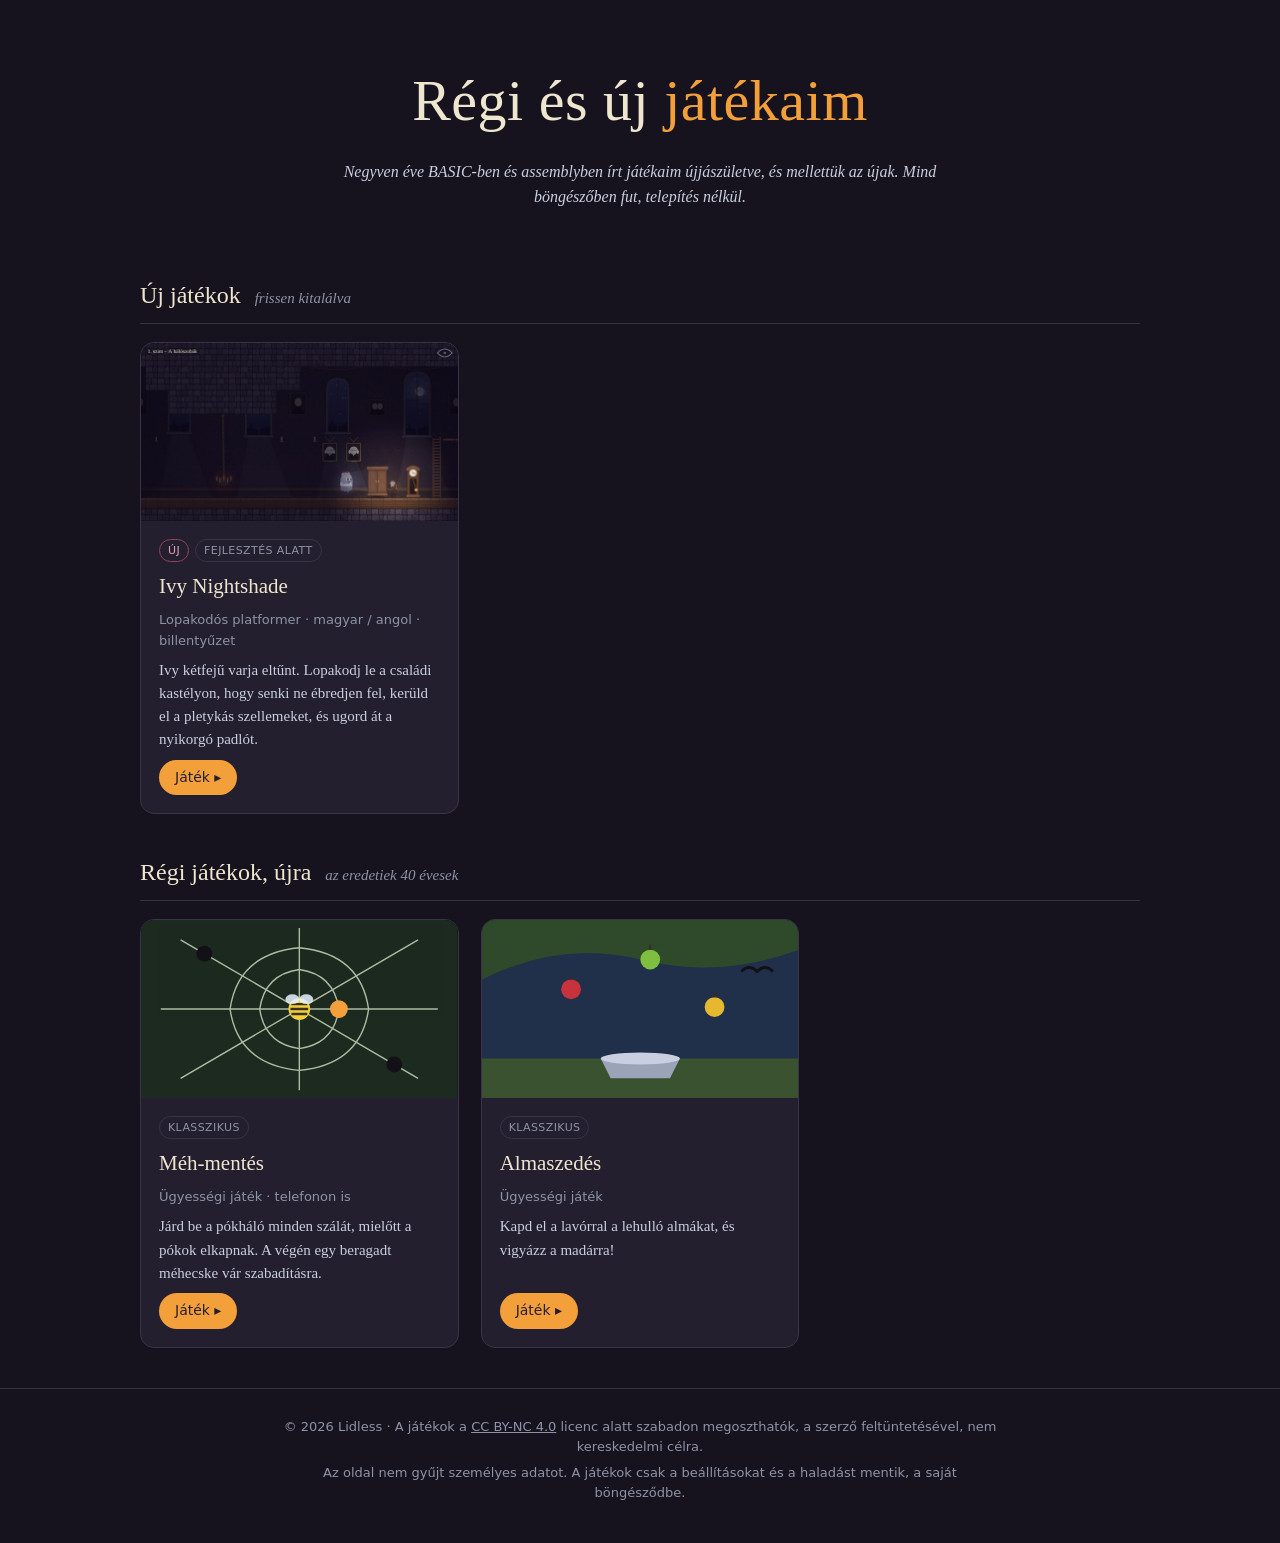
==== index.html @ dec63bf5 "Régi és új játékaim: főoldal és Ivy Nightshade (M1 + szellemek) Co-Authored-By: Claude Opus 5.5 <nor" ====
<!DOCTYPE html>
<html lang="hu">
<head>
<meta charset="utf-8">
<meta name="viewport" content="width=device-width,initial-scale=1">
<title>Régi és új játékaim</title>
<meta name="description" content="Lidless játékai: 40 éves BASIC- és assembly-játékok újra, és új játékok a böngészőben.">
<meta name="author" content="Lidless">
<style>
  :root{--bg:#17131e;--panel:#241f2e;--line:#3a3247;--cream:#efe6d0;--moon:#c9cfe0;--dim:#8d93a8;--amber:#f3a03a;--bord:#8e4256;--green:#9bd35a}
  *{box-sizing:border-box}
  body{margin:0;background:var(--bg);color:var(--cream);font-family:Georgia,'Times New Roman',serif;line-height:1.55}
  a{color:inherit}
  header{text-align:center;padding:56px 20px 28px}
  h1{font-size:clamp(34px,6vw,58px);margin:0;font-weight:normal;letter-spacing:.5px}
  h1 span{color:var(--amber)}
  .lead{color:var(--moon);max-width:640px;margin:14px auto 0;font-style:italic}
  main{max-width:1040px;margin:0 auto;padding:0 20px 40px}
  h2{font-weight:normal;font-size:24px;margin:40px 0 6px;border-bottom:1px solid var(--line);padding-bottom:8px}
  h2 small{color:var(--dim);font-size:15px;font-style:italic;margin-left:8px}
  .grid{display:grid;grid-template-columns:repeat(auto-fill,minmax(290px,1fr));gap:22px;margin-top:18px}
  .card{background:var(--panel);border:1px solid var(--line);border-radius:14px;overflow:hidden;display:flex;flex-direction:column;text-decoration:none;transition:transform .15s,border-color .15s}
  .card:hover,.card:focus-visible{transform:translateY(-3px);border-color:var(--amber);outline:none}
  .thumb{aspect-ratio:16/9;width:100%;display:block;object-fit:cover;background:#0f0c14}
  .body{padding:16px 18px 18px;display:flex;flex-direction:column;gap:8px;flex:1}
  .title{font-size:21px}
  .meta{font-size:13px;color:var(--dim);font-family:system-ui,sans-serif}
  .desc{font-size:15px;color:var(--moon)}
  .play{margin-top:auto;align-self:flex-start;font-family:system-ui,sans-serif;font-size:14px;background:var(--amber);color:#241f2e;padding:7px 16px;border-radius:999px}
  .tag{display:inline-block;font-family:system-ui,sans-serif;font-size:11px;letter-spacing:.4px;text-transform:uppercase;padding:2px 8px;border-radius:999px;border:1px solid var(--line);color:var(--dim);margin-right:6px}
  .tag.new{border-color:var(--bord);color:#e7a2b4}
  footer{border-top:1px solid var(--line);color:var(--dim);font-family:system-ui,sans-serif;font-size:13px;text-align:center;padding:22px 20px 34px}
  footer p{margin:6px auto;max-width:720px}
</style>
</head>
<body>
<header>
  <h1>Régi és új <span>játékaim</span></h1>
  <p class="lead">Negyven éve BASIC-ben és assemblyben írt játékaim újjászületve, és mellettük az újak. Mind böngészőben fut, telepítés nélkül.</p>
</header>
<main>
  <h2>Új játékok <small>frissen kitalálva</small></h2>
  <div class="grid">
    <a class="card" href="ivy-nightshade/">
      <img class="thumb" src="ivy-nightshade/cover.jpg" alt="Ivy Nightshade a kastély folyosóján, egy kíváncsi szellem közelében" loading="lazy">
      <div class="body">
        <div><span class="tag new">Új</span><span class="tag">Fejlesztés alatt</span></div>
        <div class="title">Ivy Nightshade</div>
        <div class="meta">Lopakodós platformer · magyar / angol · billentyűzet</div>
        <div class="desc">Ivy kétfejű varja eltűnt. Lopakodj le a családi kastélyon, hogy senki ne ébredjen fel, kerüld el a pletykás szellemeket, és ugord át a nyikorgó padlót.</div>
        <span class="play">Játék ▸</span>
      </div>
    </a>
  </div>

  <h2>Régi játékok, újra <small>az eredetiek 40 évesek</small></h2>
  <div class="grid">
    <a class="card" href="https://claude.ai/artifact/DLcnTfWQ1kHbPsKc36webb" target="_blank" rel="noopener">
      <svg class="thumb" viewBox="0 0 320 180" role="img" aria-label="Pókháló egy kiszabadítandó méhecskével">
        <rect width="320" height="180" fill="#1d2a1f"/>
        <g stroke="#cfe3c4" stroke-width="1.4" fill="none" opacity=".8">
          <path d="M160 90 L40 20 M160 90 L280 20 M160 90 L40 160 M160 90 L280 160 M160 90 L160 8 M160 90 L160 172 M160 90 L20 90 M160 90 L300 90"/>
          <path d="M160 50 Q195 55 200 90 Q195 125 160 130 Q125 125 120 90 Q125 55 160 50Z"/>
          <path d="M160 28 Q222 34 230 90 Q222 146 160 152 Q98 146 90 90 Q98 34 160 28Z"/>
        </g>
        <circle cx="160" cy="90" r="11" fill="#f3d03a"/><path d="M151 90 h18 M152 85 h16 M152 95 h16" stroke="#3a2f20" stroke-width="2.4"/>
        <ellipse cx="153" cy="80" rx="7" ry="5" fill="#e8f4ff" opacity=".85"/><ellipse cx="167" cy="80" rx="7" ry="5" fill="#e8f4ff" opacity=".85"/>
        <circle cx="64" cy="34" r="8" fill="#141018"/><circle cx="256" cy="146" r="8" fill="#141018"/>
        <circle cx="200" cy="90" r="9" fill="#f3a03a"/>
      </svg>
      <div class="body">
        <div><span class="tag">Klasszikus</span></div>
        <div class="title">Méh-mentés</div>
        <div class="meta">Ügyességi játék · telefonon is</div>
        <div class="desc">Járd be a pókháló minden szálát, mielőtt a pókok elkapnak. A végén egy beragadt méhecske vár szabadításra.</div>
        <span class="play">Játék ▸</span>
      </div>
    </a>
    <a class="card" href="https://claude.ai/artifact/FWXpRQThCTMx5qfJAWLkhW" target="_blank" rel="noopener">
      <svg class="thumb" viewBox="0 0 320 180" role="img" aria-label="Lehulló almák és egy lavór">
        <rect width="320" height="180" fill="#20304a"/>
        <rect y="140" width="320" height="40" fill="#3b5230"/>
        <path d="M0 60 Q80 20 160 40 T320 30 V0 H0Z" fill="#2f4a2a"/>
        <g><circle cx="90" cy="70" r="10" fill="#c8323c"/><circle cx="170" cy="40" r="10" fill="#7fbf3f"/><circle cx="235" cy="88" r="10" fill="#e6b830"/>
        <path d="M90 60 v-5 M170 30 v-5 M235 78 v-5" stroke="#3f281f" stroke-width="2"/></g>
        <path d="M120 140 L200 140 L190 160 L130 160Z" fill="#9aa3b8"/><ellipse cx="160" cy="140" rx="40" ry="6" fill="#c9cfe0"/>
        <path d="M262 52 q8 -8 16 0 q8 -8 16 0" stroke="#141018" stroke-width="3" fill="none"/>
      </svg>
      <div class="body">
        <div><span class="tag">Klasszikus</span></div>
        <div class="title">Almaszedés</div>
        <div class="meta">Ügyességi játék</div>
        <div class="desc">Kapd el a lavórral a lehulló almákat, és vigyázz a madárra!</div>
        <span class="play">Játék ▸</span>
      </div>
    </a>
  </div>
</main>
<footer>
  <p>© 2026 Lidless · A játékok a <a href="https://creativecommons.org/licenses/by-nc/4.0/deed.hu" rel="license noopener" target="_blank">CC BY-NC 4.0</a> licenc alatt szabadon megoszthatók, a szerző feltüntetésével, nem kereskedelmi célra.</p>
  <p>Az oldal nem gyűjt személyes adatot. A játékok csak a beállításokat és a haladást mentik, a saját böngésződbe.</p>
</footer>
</body>
</html>
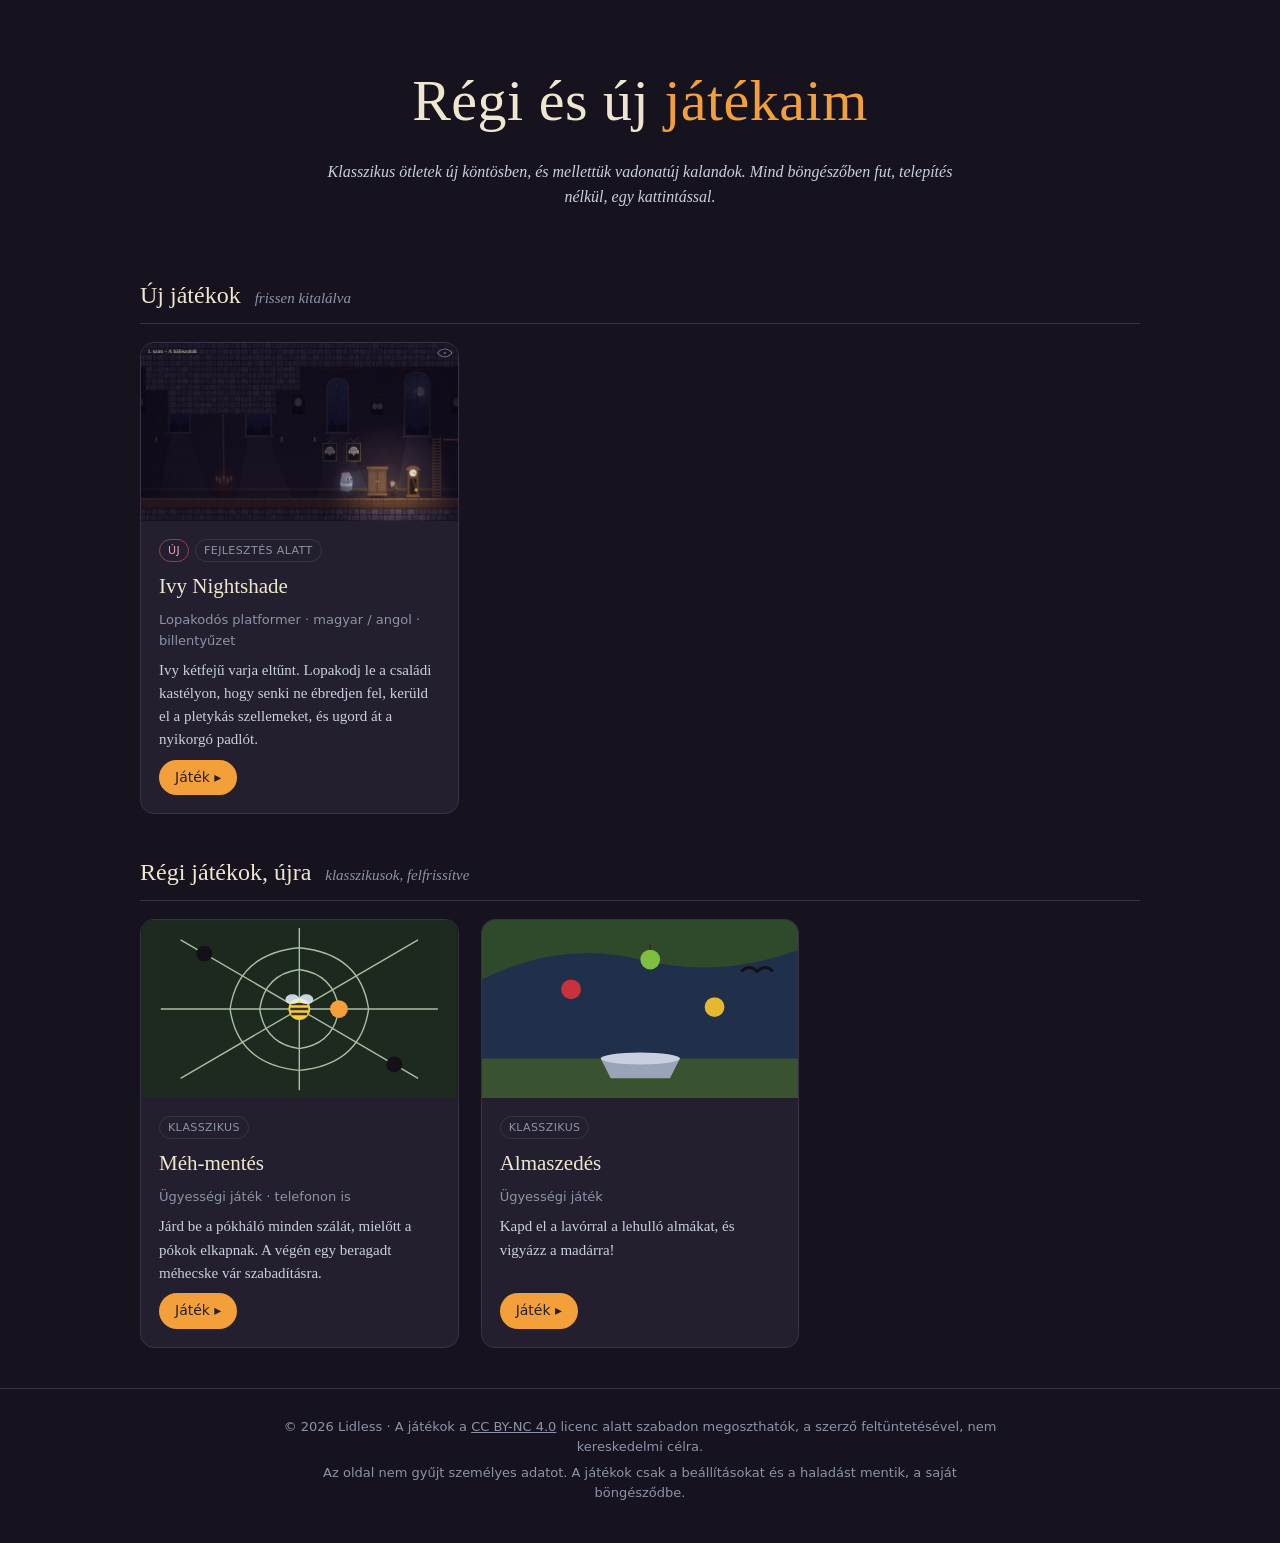
==== commit 17849610: "Főoldal: frissebb bevezető szöveg Co-Authored-By: Claude Opus 5.5 <noreply@anthropic.com> Claude-Ses" ====
--- a/index.html
+++ b/index.html
@@ -4,7 +4,7 @@
 <meta charset="utf-8">
 <meta name="viewport" content="width=device-width,initial-scale=1">
 <title>Régi és új játékaim</title>
-<meta name="description" content="Lidless játékai: 40 éves BASIC- és assembly-játékok újra, és új játékok a böngészőben.">
+<meta name="description" content="Lidless játékai: klasszikus ötletek új köntösben és vadonatúj kalandok, böngészőben.">
 <meta name="author" content="Lidless">
 <style>
   :root{--bg:#17131e;--panel:#241f2e;--line:#3a3247;--cream:#efe6d0;--moon:#c9cfe0;--dim:#8d93a8;--amber:#f3a03a;--bord:#8e4256;--green:#9bd35a}
@@ -36,7 +36,7 @@
 <body>
 <header>
   <h1>Régi és új <span>játékaim</span></h1>
-  <p class="lead">Negyven éve BASIC-ben és assemblyben írt játékaim újjászületve, és mellettük az újak. Mind böngészőben fut, telepítés nélkül.</p>
+  <p class="lead">Klasszikus ötletek új köntösben, és mellettük vadonatúj kalandok. Mind böngészőben fut, telepítés nélkül, egy kattintással.</p>
 </header>
 <main>
   <h2>Új játékok <small>frissen kitalálva</small></h2>
@@ -53,7 +53,7 @@
     </a>
   </div>
 
-  <h2>Régi játékok, újra <small>az eredetiek 40 évesek</small></h2>
+  <h2>Régi játékok, újra <small>klasszikusok, felfrissítve</small></h2>
   <div class="grid">
     <a class="card" href="https://claude.ai/artifact/DLcnTfWQ1kHbPsKc36webb" target="_blank" rel="noopener">
       <svg class="thumb" viewBox="0 0 320 180" role="img" aria-label="Pókháló egy kiszabadítandó méhecskével">
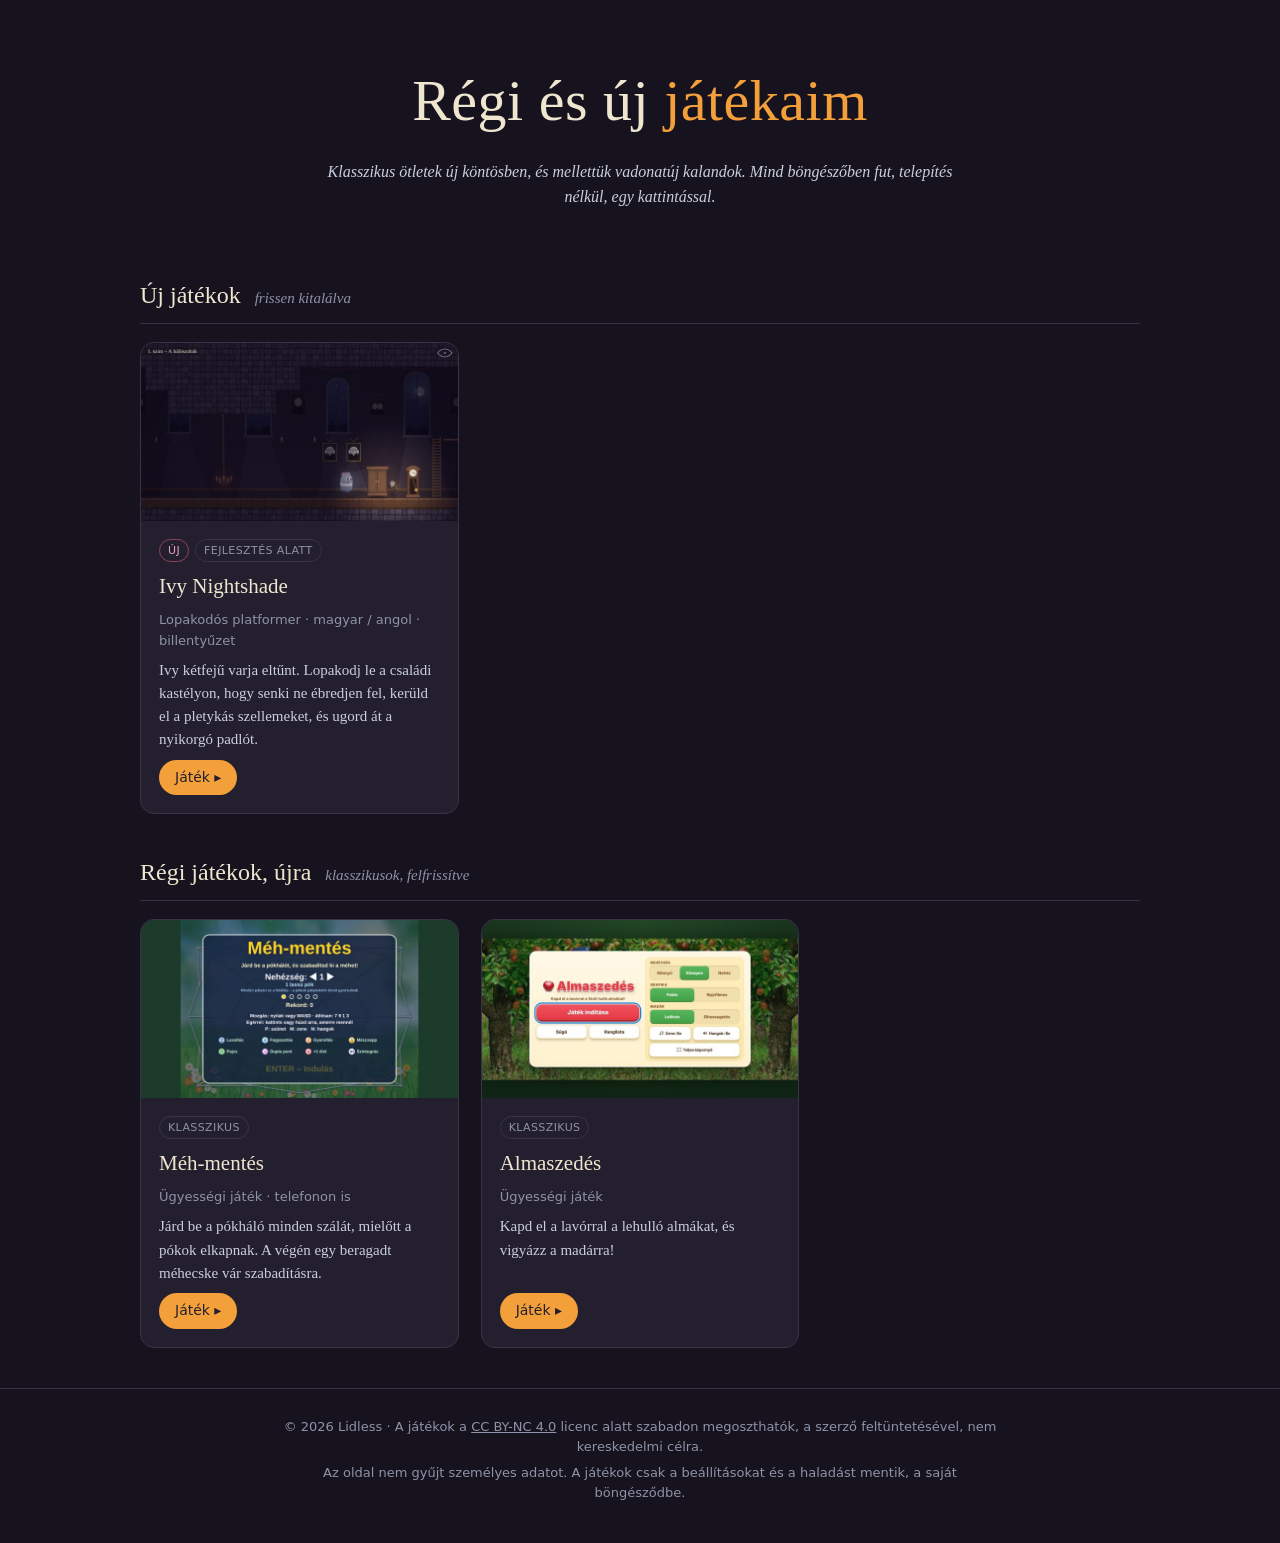
==== commit 87b224d6: "Méh-mentés és Almaszedés átköltöztetve a játékoldalra Co-Authored-By: Claude Opus 5.5 <noreply@anthr" ====
--- a/index.html
+++ b/index.html
@@ -55,19 +55,8 @@
 
   <h2>Régi játékok, újra <small>klasszikusok, felfrissítve</small></h2>
   <div class="grid">
-    <a class="card" href="https://claude.ai/artifact/DLcnTfWQ1kHbPsKc36webb" target="_blank" rel="noopener">
-      <svg class="thumb" viewBox="0 0 320 180" role="img" aria-label="Pókháló egy kiszabadítandó méhecskével">
-        <rect width="320" height="180" fill="#1d2a1f"/>
-        <g stroke="#cfe3c4" stroke-width="1.4" fill="none" opacity=".8">
-          <path d="M160 90 L40 20 M160 90 L280 20 M160 90 L40 160 M160 90 L280 160 M160 90 L160 8 M160 90 L160 172 M160 90 L20 90 M160 90 L300 90"/>
-          <path d="M160 50 Q195 55 200 90 Q195 125 160 130 Q125 125 120 90 Q125 55 160 50Z"/>
-          <path d="M160 28 Q222 34 230 90 Q222 146 160 152 Q98 146 90 90 Q98 34 160 28Z"/>
-        </g>
-        <circle cx="160" cy="90" r="11" fill="#f3d03a"/><path d="M151 90 h18 M152 85 h16 M152 95 h16" stroke="#3a2f20" stroke-width="2.4"/>
-        <ellipse cx="153" cy="80" rx="7" ry="5" fill="#e8f4ff" opacity=".85"/><ellipse cx="167" cy="80" rx="7" ry="5" fill="#e8f4ff" opacity=".85"/>
-        <circle cx="64" cy="34" r="8" fill="#141018"/><circle cx="256" cy="146" r="8" fill="#141018"/>
-        <circle cx="200" cy="90" r="9" fill="#f3a03a"/>
-      </svg>
+    <a class="card" href="meh-mentes/">
+      <img class="thumb" src="meh-mentes/cover.jpg" alt="A Méh-mentés kezdőképernyője" loading="lazy">
       <div class="body">
         <div><span class="tag">Klasszikus</span></div>
         <div class="title">Méh-mentés</div>
@@ -76,16 +65,8 @@
         <span class="play">Játék ▸</span>
       </div>
     </a>
-    <a class="card" href="https://claude.ai/artifact/FWXpRQThCTMx5qfJAWLkhW" target="_blank" rel="noopener">
-      <svg class="thumb" viewBox="0 0 320 180" role="img" aria-label="Lehulló almák és egy lavór">
-        <rect width="320" height="180" fill="#20304a"/>
-        <rect y="140" width="320" height="40" fill="#3b5230"/>
-        <path d="M0 60 Q80 20 160 40 T320 30 V0 H0Z" fill="#2f4a2a"/>
-        <g><circle cx="90" cy="70" r="10" fill="#c8323c"/><circle cx="170" cy="40" r="10" fill="#7fbf3f"/><circle cx="235" cy="88" r="10" fill="#e6b830"/>
-        <path d="M90 60 v-5 M170 30 v-5 M235 78 v-5" stroke="#3f281f" stroke-width="2"/></g>
-        <path d="M120 140 L200 140 L190 160 L130 160Z" fill="#9aa3b8"/><ellipse cx="160" cy="140" rx="40" ry="6" fill="#c9cfe0"/>
-        <path d="M262 52 q8 -8 16 0 q8 -8 16 0" stroke="#141018" stroke-width="3" fill="none"/>
-      </svg>
+    <a class="card" href="almaszedes/">
+      <img class="thumb" src="almaszedes/cover.jpg" alt="Az Almaszedés kezdőképernyője" loading="lazy">
       <div class="body">
         <div><span class="tag">Klasszikus</span></div>
         <div class="title">Almaszedés</div>
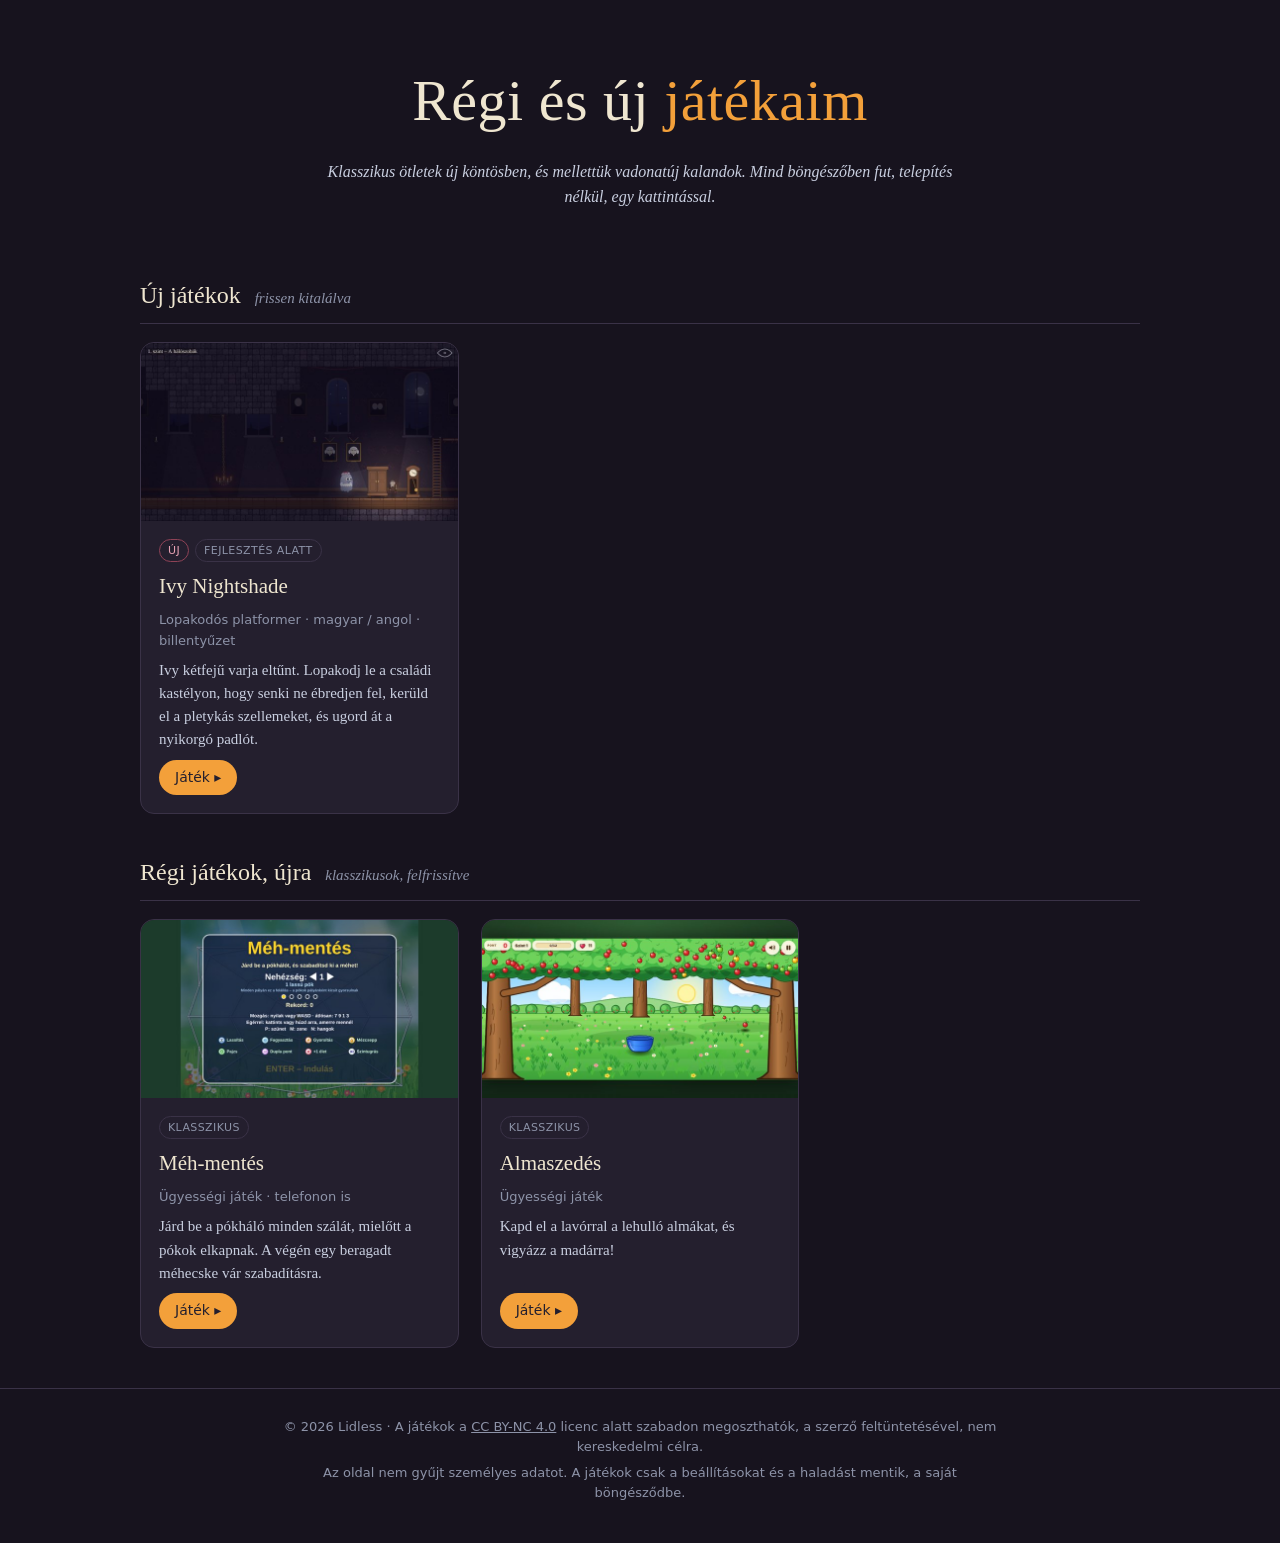
==== commit b4244d64: "Almaszedés: csak rajzolt grafika, a netről gyűjtött fotók eltávolítva Co-Authored-By: Claude Opus 5." ====
--- a/index.html
+++ b/index.html
@@ -66,7 +66,7 @@
       </div>
     </a>
     <a class="card" href="almaszedes/">
-      <img class="thumb" src="almaszedes/cover.jpg" alt="Az Almaszedés kezdőképernyője" loading="lazy">
+      <img class="thumb" src="almaszedes/cover.jpg" alt="Almaszedés: almafák, lehulló almák és egy kék lavór" loading="lazy">
       <div class="body">
         <div><span class="tag">Klasszikus</span></div>
         <div class="title">Almaszedés</div>
